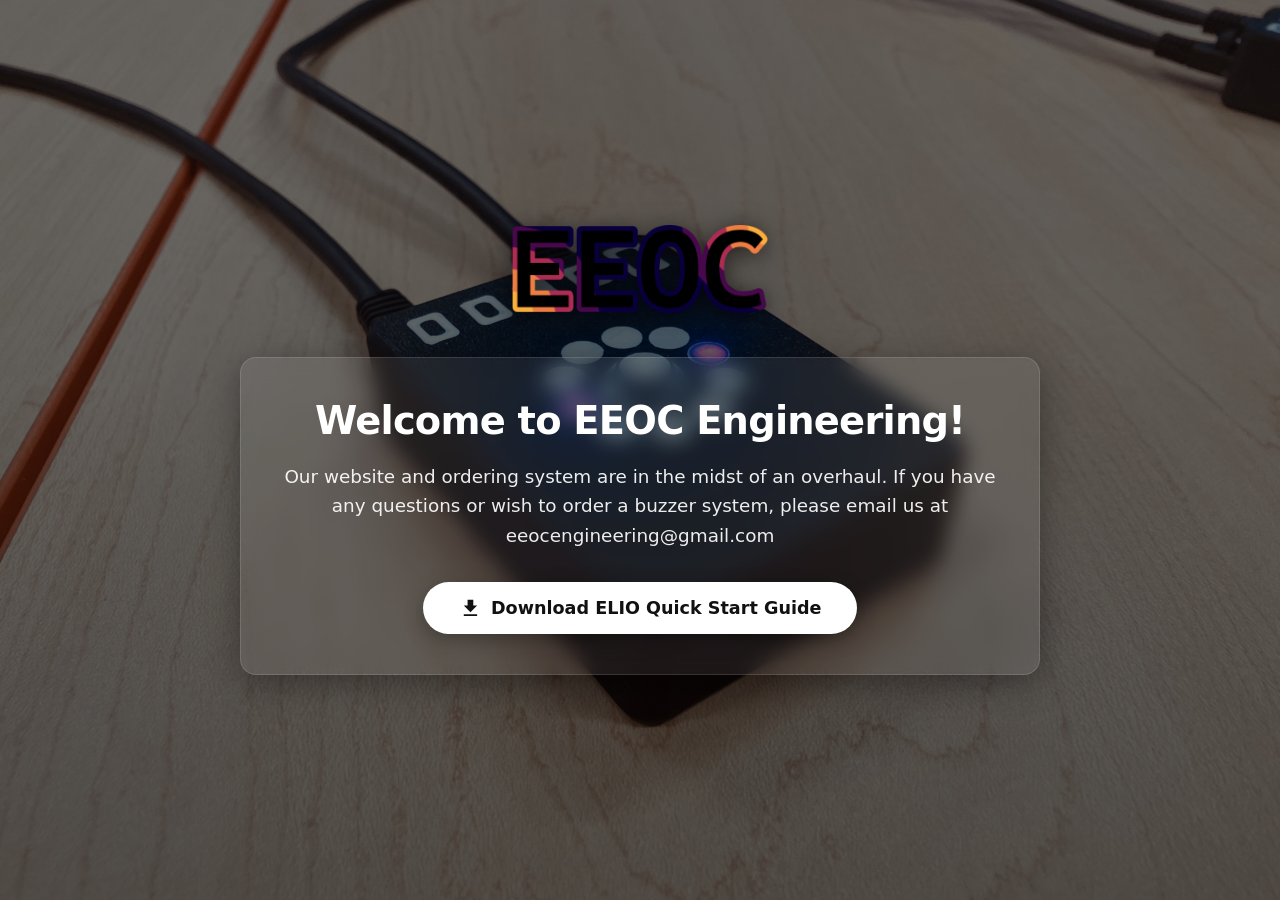
==== index.html @ 50818727 "Update index.html" ====
<!DOCTYPE html>
<html lang="en">
<head>
  <meta charset="UTF-8" />
  <meta name="viewport" content="width=device-width, initial-scale=1.0"/>
  <title>eeocEngineering</title>
  <style>
    * {
      margin: 0;
      padding: 0;
      box-sizing: border-box;
    }

    body {
      font-family: system-ui, -apple-system, sans-serif;
      min-height: 100vh;
      color: white;
      background: #111;
      /* Background image - replace this URL with your own */
      background-image:
        linear-gradient(rgba(0,0,0,0.55), rgba(0,0,0,0.65)),
        url('background.png');
      background-size: cover;
      background-position: center;
      background-attachment: fixed;
      display: flex;
      flex-direction: column;
      align-items: center;
      justify-content: center;
      text-align: center;
      padding: 2rem;
    }

    .logo-container {
      margin-bottom: 2.5rem;
    }

    .logo {
      max-width: 280px;
      height: auto;
      filter: drop-shadow(0 4px 12px rgba(0,0,0,0.6));
    }

    .content-box {
      background: rgba(255, 255, 255, 0.08);
      backdrop-filter: blur(10px);
      border: 1px solid rgba(255,255,255,0.12);
      border-radius: 16px;
      padding: 2.5rem 2rem;
      max-width: 800px;
      width: 100%;
      box-shadow: 0 8px 32px rgba(0,0,0,0.35);
    }

    h1 {
      font-size: 2.4rem;
      margin-bottom: 1.2rem;
      font-weight: 600;
      letter-spacing: -0.02em;
    }

    p {
      font-size: 1.15rem;
      line-height: 1.6;
      opacity: 0.92;
      margin-bottom: 2rem;
    }

    .download-btn {
      display: inline-flex;
      align-items: center;
      gap: 0.6rem;
      background: #ffffff;
      color: #111;
      padding: 0.9rem 2.2rem;
      border-radius: 50px;
      font-size: 1.1rem;
      font-weight: 600;
      text-decoration: none;
      transition: all 0.25s ease;
      box-shadow: 0 6px 20px rgba(0,0,0,0.3);
      border: none;
      cursor: pointer;
    }

    .download-btn:hover {
      transform: translateY(-3px);
      box-shadow: 0 12px 30px rgba(0,0,0,0.4);
      background: #f0f0f0;
    }

    .download-btn:active {
      transform: translateY(-1px);
    }

    .icon {
      width: 1.3em;
      height: 1.3em;
    }

    @media (max-width: 480px) {
      h1 { font-size: 2rem; }
      .content-box { padding: 2rem 1.4rem; }
      .logo { max-width: 220px; }
    }
  </style>
</head>
<body>

  <div class="logo-container">
    <!-- Replace with your actual logo -->
    <img src="logo.png" alt="Logo" class="logo">
  </div>

  <div class="content-box">
    <h1>Welcome to EEOC Engineering!</h1>
    <p>
      Our website and ordering system are in the midst of an overhaul. If you have any questions or wish to order a buzzer system, please email us at<br>
      eeocengineering@gmail.com
    </p>

    <!-- Change the href to your actual PDF file path -->
    <a href="elio_manual.pdf" download class="download-btn">
      <svg class="icon" viewBox="0 0 24 24" fill="currentColor">
        <path d="M19 9h-4V3H9v6H5l7 7 7-7zM5 18v2h14v-2H5z"/>
      </svg>
      Download ELIO Quick Start Guide
    </a>
  </div>

</body>
</html>
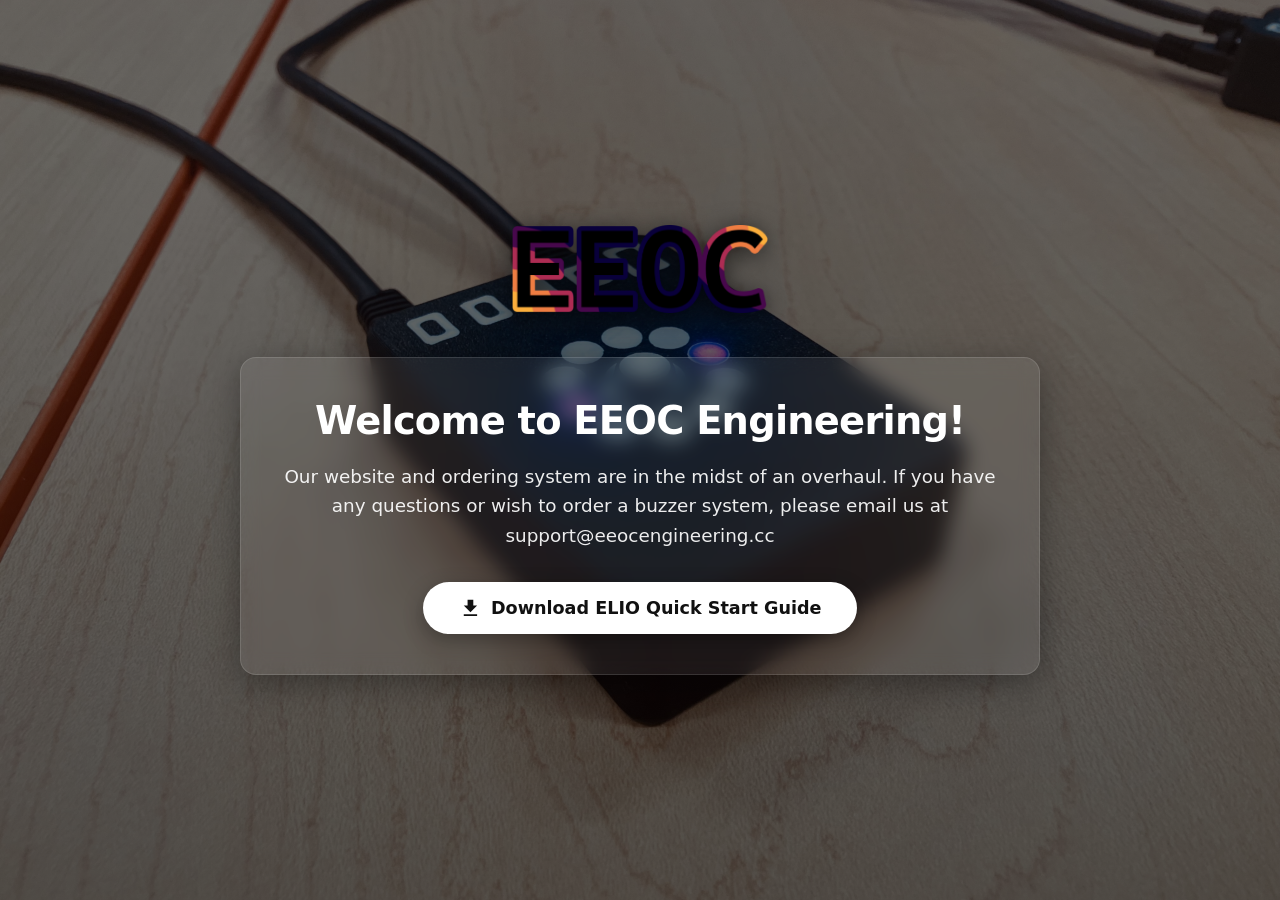
==== commit 795eb72a: "Update index.html" ====
--- a/index.html
+++ b/index.html
@@ -116,7 +116,7 @@
     <h1>Welcome to EEOC Engineering!</h1>
     <p>
       Our website and ordering system are in the midst of an overhaul. If you have any questions or wish to order a buzzer system, please email us at<br>
-      eeocengineering@gmail.com
+      support@eeocengineering.cc
     </p>
 
     <!-- Change the href to your actual PDF file path -->
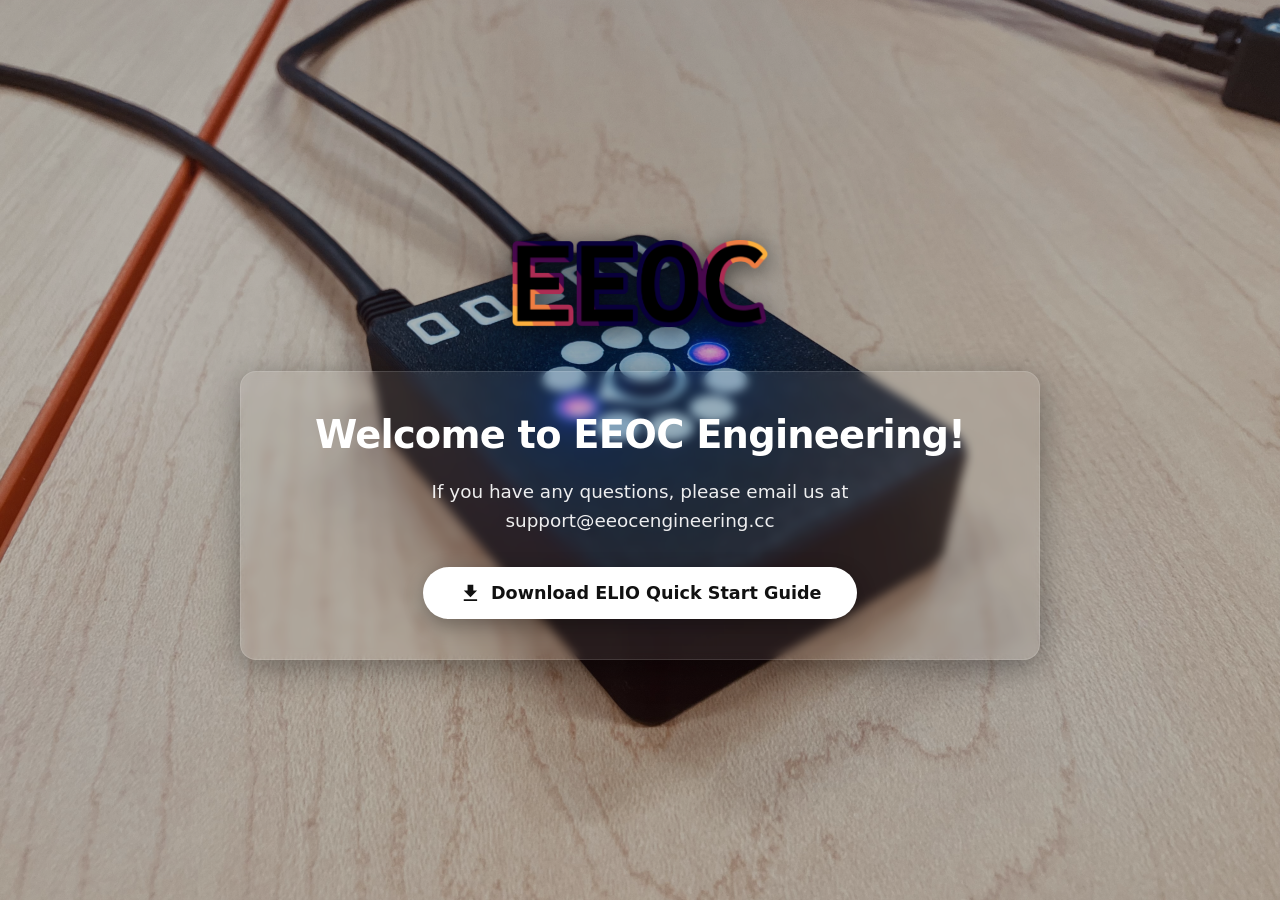
==== commit 73473a0b: "Update index.html" ====
--- a/index.html
+++ b/index.html
@@ -10,15 +10,13 @@
       padding: 0;
       box-sizing: border-box;
     }
-
     body {
       font-family: system-ui, -apple-system, sans-serif;
       min-height: 100vh;
       color: white;
       background: #111;
-      /* Background image - replace this URL with your own */
       background-image:
-        linear-gradient(rgba(0,0,0,0.55), rgba(0,0,0,0.65)),
+        linear-gradient(rgba(0,0,0,0.25), rgba(0,0,0,0.25)),
         url('background.png');
       background-size: cover;
       background-position: center;
@@ -30,20 +28,17 @@
       text-align: center;
       padding: 2rem;
     }
-
     .logo-container {
       margin-bottom: 2.5rem;
     }
-
     .logo {
       max-width: 280px;
       height: auto;
       filter: drop-shadow(0 4px 12px rgba(0,0,0,0.6));
     }
-
     .content-box {
       background: rgba(255, 255, 255, 0.08);
-      backdrop-filter: blur(10px);
+      backdrop-filter: blur(5px);
       border: 1px solid rgba(255,255,255,0.12);
       border-radius: 16px;
       padding: 2.5rem 2rem;
@@ -51,21 +46,18 @@
       width: 100%;
       box-shadow: 0 8px 32px rgba(0,0,0,0.35);
     }
-
     h1 {
       font-size: 2.4rem;
       margin-bottom: 1.2rem;
       font-weight: 600;
       letter-spacing: -0.02em;
     }
-
     p {
       font-size: 1.15rem;
       line-height: 1.6;
       opacity: 0.92;
       margin-bottom: 2rem;
     }
-
     .download-btn {
       display: inline-flex;
       align-items: center;
@@ -82,20 +74,23 @@
       border: none;
       cursor: pointer;
     }
-
     .download-btn:hover {
       transform: translateY(-3px);
       box-shadow: 0 12px 30px rgba(0,0,0,0.4);
       background: #f0f0f0;
     }
-
     .download-btn:active {
       transform: translateY(-1px);
     }
-
     .icon {
       width: 1.3em;
       height: 1.3em;
+    }
+
+    /* Optional: Styling for the Stripe button container */
+    stripe-buy-button {
+      display: block;
+      margin-bottom: 1.5rem;
     }
 
     @media (max-width: 480px) {
@@ -106,20 +101,26 @@
   </style>
 </head>
 <body>
-
   <div class="logo-container">
-    <!-- Replace with your actual logo -->
     <img src="logo.png" alt="Logo" class="logo">
   </div>
-
   <div class="content-box">
     <h1>Welcome to EEOC Engineering!</h1>
     <p>
-      Our website and ordering system are in the midst of an overhaul. If you have any questions or wish to order a buzzer system, please email us at<br>
+      If you have any questions, please email us at<br>
       support@eeocengineering.cc
     </p>
 
-    <!-- Change the href to your actual PDF file path -->
+    <!-- Stripe Buy Button -->
+    <script async
+      src="https://js.stripe.com/v3/buy-button.js">
+    </script>
+    <stripe-buy-button
+      buy-button-id="buy_btn_1THrRGQrCpTe1hMl8xedfKWc"
+      publishable-key="pk_live_51S7MoHQrCpTe1hMlSfYVfHi4lpp0FMoQn10oTdFCfodIE2UJvy7fKd9S3dhqAWxx2lJjg2XrlUCUjM6zAHv7qd5300OhPsMrdz"
+    >
+    </stripe-buy-button>
+
     <a href="elio_manual.pdf" download class="download-btn">
       <svg class="icon" viewBox="0 0 24 24" fill="currentColor">
         <path d="M19 9h-4V3H9v6H5l7 7 7-7zM5 18v2h14v-2H5z"/>
@@ -127,6 +128,5 @@
       Download ELIO Quick Start Guide
     </a>
   </div>
-
 </body>
 </html>
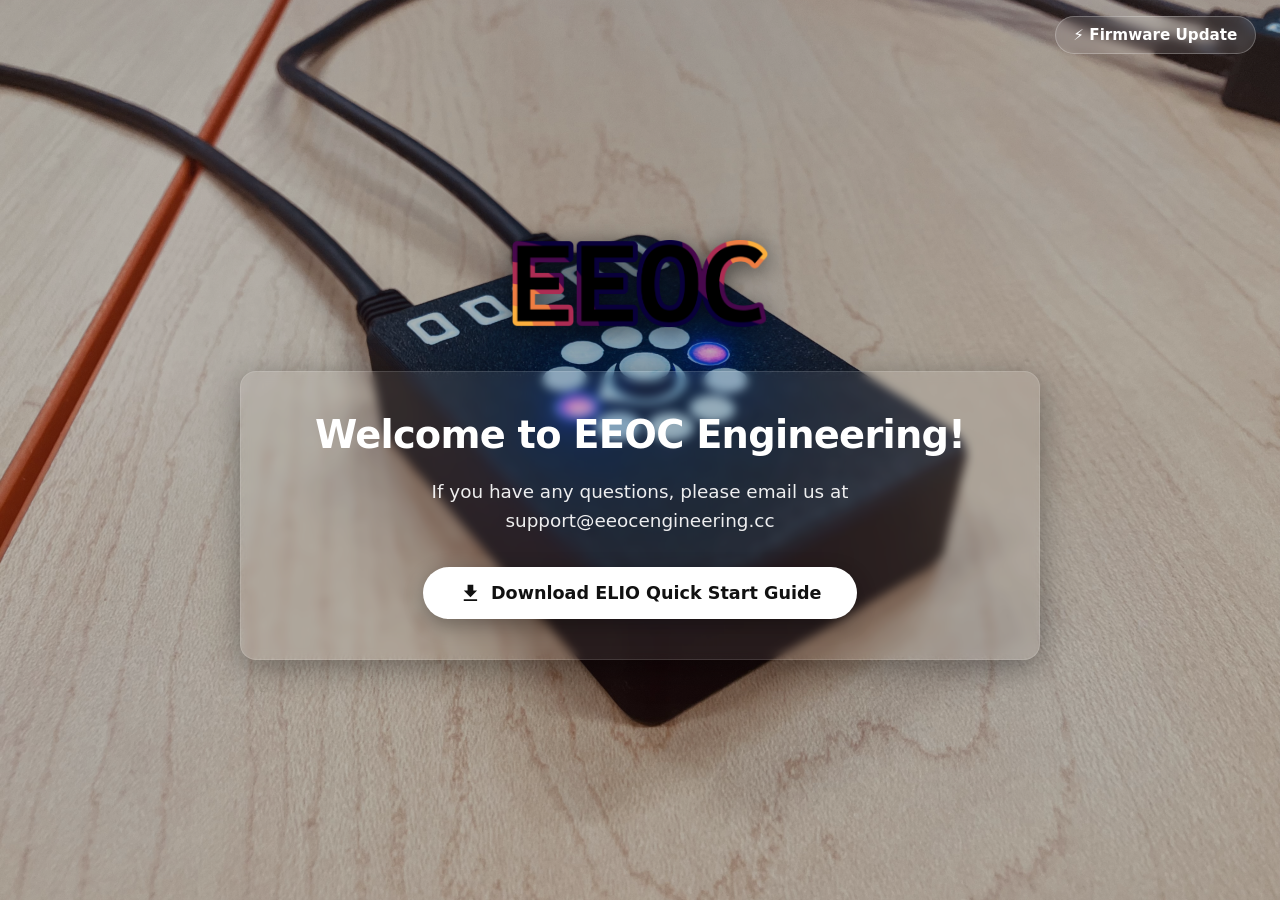
==== commit f0ef9fb3: "Update index.html with firmware upload" ====
--- a/index.html
+++ b/index.html
@@ -1,132 +1,166 @@
 <!DOCTYPE html>
 <html lang="en">
 <head>
-  <meta charset="UTF-8" />
-  <meta name="viewport" content="width=device-width, initial-scale=1.0"/>
-  <title>eeocEngineering</title>
-  <style>
-    * {
-      margin: 0;
-      padding: 0;
-      box-sizing: border-box;
-    }
-    body {
-      font-family: system-ui, -apple-system, sans-serif;
-      min-height: 100vh;
-      color: white;
-      background: #111;
-      background-image:
-        linear-gradient(rgba(0,0,0,0.25), rgba(0,0,0,0.25)),
-        url('background.png');
-      background-size: cover;
-      background-position: center;
-      background-attachment: fixed;
-      display: flex;
-      flex-direction: column;
-      align-items: center;
-      justify-content: center;
-      text-align: center;
-      padding: 2rem;
-    }
-    .logo-container {
-      margin-bottom: 2.5rem;
-    }
-    .logo {
-      max-width: 280px;
-      height: auto;
-      filter: drop-shadow(0 4px 12px rgba(0,0,0,0.6));
-    }
-    .content-box {
-      background: rgba(255, 255, 255, 0.08);
-      backdrop-filter: blur(5px);
-      border: 1px solid rgba(255,255,255,0.12);
-      border-radius: 16px;
-      padding: 2.5rem 2rem;
-      max-width: 800px;
-      width: 100%;
-      box-shadow: 0 8px 32px rgba(0,0,0,0.35);
-    }
-    h1 {
-      font-size: 2.4rem;
-      margin-bottom: 1.2rem;
-      font-weight: 600;
-      letter-spacing: -0.02em;
-    }
-    p {
-      font-size: 1.15rem;
-      line-height: 1.6;
-      opacity: 0.92;
-      margin-bottom: 2rem;
-    }
-    .download-btn {
-      display: inline-flex;
-      align-items: center;
-      gap: 0.6rem;
-      background: #ffffff;
-      color: #111;
-      padding: 0.9rem 2.2rem;
-      border-radius: 50px;
-      font-size: 1.1rem;
-      font-weight: 600;
-      text-decoration: none;
-      transition: all 0.25s ease;
-      box-shadow: 0 6px 20px rgba(0,0,0,0.3);
-      border: none;
-      cursor: pointer;
-    }
-    .download-btn:hover {
-      transform: translateY(-3px);
-      box-shadow: 0 12px 30px rgba(0,0,0,0.4);
-      background: #f0f0f0;
-    }
-    .download-btn:active {
-      transform: translateY(-1px);
-    }
-    .icon {
-      width: 1.3em;
-      height: 1.3em;
-    }
-
-    /* Optional: Styling for the Stripe button container */
-    stripe-buy-button {
-      display: block;
-      margin-bottom: 1.5rem;
-    }
-
-    @media (max-width: 480px) {
-      h1 { font-size: 2rem; }
-      .content-box { padding: 2rem 1.4rem; }
-      .logo { max-width: 220px; }
-    }
-  </style>
+<meta charset="UTF-8" />
+<meta name="viewport" content="width=device-width, initial-scale=1.0"/>
+<title>eeocEngineering</title>
+<style>
+* {
+margin: 0;
+padding: 0;
+box-sizing: border-box;
+}
+body {
+font-family: system-ui, -apple-system, sans-serif;
+min-height: 100vh;
+color: white;
+background: #111;
+background-image:
+linear-gradient(rgba(0,0,0,0.25), rgba(0,0,0,0.25)),
+url('background.png');
+background-size: cover;
+background-position: center;
+background-attachment: fixed;
+display: flex;
+flex-direction: column;
+align-items: center;
+justify-content: center;
+text-align: center;
+padding: 2rem;
+}
+/* Top bar */
+.topbar {
+  position: fixed;
+  top: 0; left: 0; right: 0;
+  display: flex;
+  justify-content: flex-end;
+  align-items: center;
+  padding: 1rem 1.5rem;
+  z-index: 100;
+}
+.topbar a.topbar-btn {
+  display: inline-flex;
+  align-items: center;
+  gap: 0.5rem;
+  background: rgba(255,255,255,0.12);
+  backdrop-filter: blur(6px);
+  border: 1px solid rgba(255,255,255,0.25);
+  color: #fff;
+  padding: 0.55rem 1.1rem;
+  border-radius: 50px;
+  font-size: 0.95rem;
+  font-weight: 600;
+  text-decoration: none;
+  transition: all .2s ease;
+}
+.topbar a.topbar-btn:hover {
+  background: rgba(255,255,255,0.22);
+  transform: translateY(-2px);
+}
+.logo-container {
+margin-bottom: 2.5rem;
+}
+.logo {
+max-width: 280px;
+height: auto;
+filter: drop-shadow(0 4px 12px rgba(0,0,0,0.6));
+}
+.content-box {
+background: rgba(255, 255, 255, 0.08);
+backdrop-filter: blur(5px);
+border: 1px solid rgba(255,255,255,0.12);
+border-radius: 16px;
+padding: 2.5rem 2rem;
+max-width: 800px;
+width: 100%;
+box-shadow: 0 8px 32px rgba(0,0,0,0.35);
+}
+h1 {
+font-size: 2.4rem;
+margin-bottom: 1.2rem;
+font-weight: 600;
+letter-spacing: -0.02em;
+}
+p {
+font-size: 1.15rem;
+line-height: 1.6;
+opacity: 0.92;
+margin-bottom: 2rem;
+}
+.download-btn {
+display: inline-flex;
+align-items: center;
+gap: 0.6rem;
+background: #ffffff;
+color: #111;
+padding: 0.9rem 2.2rem;
+border-radius: 50px;
+font-size: 1.1rem;
+font-weight: 600;
+text-decoration: none;
+transition: all 0.25s ease;
+box-shadow: 0 6px 20px rgba(0,0,0,0.3);
+border: none;
+cursor: pointer;
+}
+.download-btn:hover {
+transform: translateY(-3px);
+box-shadow: 0 12px 30px rgba(0,0,0,0.4);
+background: #f0f0f0;
+}
+.download-btn:active {
+transform: translateY(-1px);
+}
+.icon {
+width: 1.3em;
+height: 1.3em;
+}
+/* Optional: Styling for the Stripe button container */
+stripe-buy-button {
+display: block;
+margin-bottom: 1.5rem;
+}
+@media (max-width: 480px) {
+h1 { font-size: 2rem; }
+.content-box { padding: 2rem 1.4rem; }
+.logo { max-width: 220px; }
+}
+</style>
 </head>
 <body>
-  <div class="logo-container">
-    <img src="logo.png" alt="Logo" class="logo">
-  </div>
-  <div class="content-box">
-    <h1>Welcome to EEOC Engineering!</h1>
-    <p>
-      If you have any questions, please email us at<br>
-      support@eeocengineering.cc
-    </p>
 
-    <!-- Stripe Buy Button -->
-    <script async
-      src="https://js.stripe.com/v3/buy-button.js">
-    </script>
-    <stripe-buy-button
-      buy-button-id="buy_btn_1THrRGQrCpTe1hMl8xedfKWc"
-      publishable-key="pk_live_51S7MoHQrCpTe1hMlSfYVfHi4lpp0FMoQn10oTdFCfodIE2UJvy7fKd9S3dhqAWxx2lJjg2XrlUCUjM6zAHv7qd5300OhPsMrdz"
-    >
-    </stripe-buy-button>
+<div class="topbar">
+  <a href="firmware.html" class="topbar-btn">&#9889; Firmware Update</a>
+</div>
 
-    <a href="elio_manual.pdf" download class="download-btn">
-      <svg class="icon" viewBox="0 0 24 24" fill="currentColor">
-        <path d="M19 9h-4V3H9v6H5l7 7 7-7zM5 18v2h14v-2H5z"/>
-      </svg>
-      Download ELIO Quick Start Guide
-    </a>
-  </div>
+<div class="logo-container">
+<img src="logo.png" alt="Logo" class="logo">
+</div>
+
+<div class="content-box">
+<h1>Welcome to EEOC Engineering!</h1>
+<p>
+If you have any questions, please email us at<br>
+support@eeocengineering.cc
+</p>
+
+<!-- Stripe Buy Button -->
+<script async
+src="https://js.stripe.com/v3/buy-button.js">
+</script>
+
+<stripe-buy-button
+buy-button-id="buy_btn_1THrRGQrCpTe1hMl8xedfKWc"
+publishable-key="pk_live_51S7MoHQrCpTe1hMlSfYVfHi4lpp0FMoQn10oTdFCfodIE2UJvy7fKd9S3dhqAWxx2lJjg2XrlUCUjM6zAHv7qd5300OhPsMrdz"
+>
+</stripe-buy-button>
+
+<a href="elio_manual.pdf" download class="download-btn">
+<svg class="icon" viewBox="0 0 24 24" fill="currentColor">
+<path d="M19 9h-4V3H9v6H5l7 7 7-7zM5 18v2h14v-2H5z"/>
+</svg>
+Download ELIO Quick Start Guide
+</a>
+</div>
 </body>
 </html>
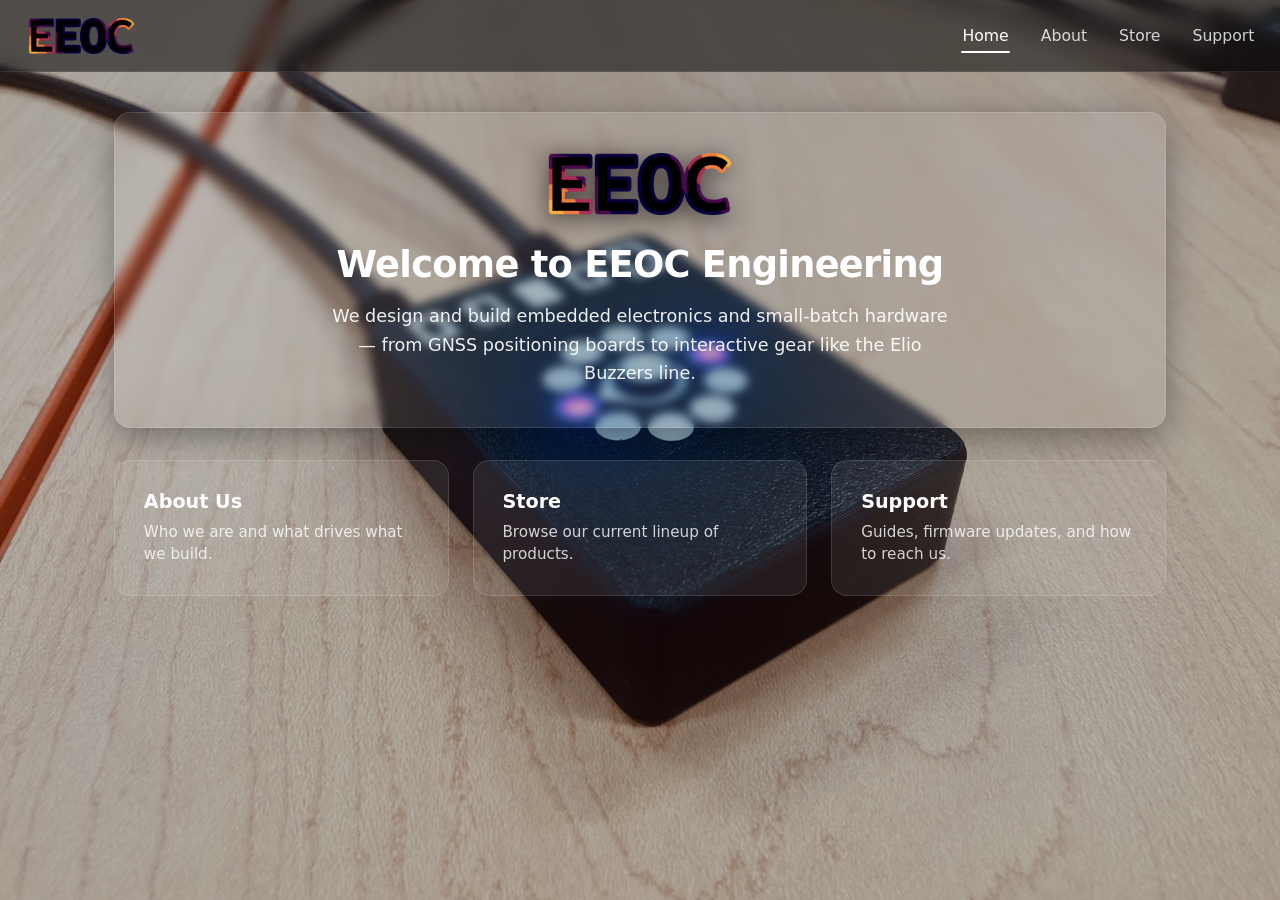
==== commit 03231009: "Update Website UI/UX" ====
--- a/index.html
+++ b/index.html
@@ -3,164 +3,43 @@
 <head>
 <meta charset="UTF-8" />
 <meta name="viewport" content="width=device-width, initial-scale=1.0"/>
-<title>eeocEngineering</title>
-<style>
-* {
-margin: 0;
-padding: 0;
-box-sizing: border-box;
-}
-body {
-font-family: system-ui, -apple-system, sans-serif;
-min-height: 100vh;
-color: white;
-background: #111;
-background-image:
-linear-gradient(rgba(0,0,0,0.25), rgba(0,0,0,0.25)),
-url('background.png');
-background-size: cover;
-background-position: center;
-background-attachment: fixed;
-display: flex;
-flex-direction: column;
-align-items: center;
-justify-content: center;
-text-align: center;
-padding: 2rem;
-}
-/* Top bar */
-.topbar {
-  position: fixed;
-  top: 0; left: 0; right: 0;
-  display: flex;
-  justify-content: flex-end;
-  align-items: center;
-  padding: 1rem 1.5rem;
-  z-index: 100;
-}
-.topbar a.topbar-btn {
-  display: inline-flex;
-  align-items: center;
-  gap: 0.5rem;
-  background: rgba(255,255,255,0.12);
-  backdrop-filter: blur(6px);
-  border: 1px solid rgba(255,255,255,0.25);
-  color: #fff;
-  padding: 0.55rem 1.1rem;
-  border-radius: 50px;
-  font-size: 0.95rem;
-  font-weight: 600;
-  text-decoration: none;
-  transition: all .2s ease;
-}
-.topbar a.topbar-btn:hover {
-  background: rgba(255,255,255,0.22);
-  transform: translateY(-2px);
-}
-.logo-container {
-margin-bottom: 2.5rem;
-}
-.logo {
-max-width: 280px;
-height: auto;
-filter: drop-shadow(0 4px 12px rgba(0,0,0,0.6));
-}
-.content-box {
-background: rgba(255, 255, 255, 0.08);
-backdrop-filter: blur(5px);
-border: 1px solid rgba(255,255,255,0.12);
-border-radius: 16px;
-padding: 2.5rem 2rem;
-max-width: 800px;
-width: 100%;
-box-shadow: 0 8px 32px rgba(0,0,0,0.35);
-}
-h1 {
-font-size: 2.4rem;
-margin-bottom: 1.2rem;
-font-weight: 600;
-letter-spacing: -0.02em;
-}
-p {
-font-size: 1.15rem;
-line-height: 1.6;
-opacity: 0.92;
-margin-bottom: 2rem;
-}
-.download-btn {
-display: inline-flex;
-align-items: center;
-gap: 0.6rem;
-background: #ffffff;
-color: #111;
-padding: 0.9rem 2.2rem;
-border-radius: 50px;
-font-size: 1.1rem;
-font-weight: 600;
-text-decoration: none;
-transition: all 0.25s ease;
-box-shadow: 0 6px 20px rgba(0,0,0,0.3);
-border: none;
-cursor: pointer;
-}
-.download-btn:hover {
-transform: translateY(-3px);
-box-shadow: 0 12px 30px rgba(0,0,0,0.4);
-background: #f0f0f0;
-}
-.download-btn:active {
-transform: translateY(-1px);
-}
-.icon {
-width: 1.3em;
-height: 1.3em;
-}
-/* Optional: Styling for the Stripe button container */
-stripe-buy-button {
-display: block;
-margin-bottom: 1.5rem;
-}
-@media (max-width: 480px) {
-h1 { font-size: 2rem; }
-.content-box { padding: 2rem 1.4rem; }
-.logo { max-width: 220px; }
-}
-</style>
+<title>EEOC Engineering</title>
+<link rel="stylesheet" href="styles.css">
 </head>
 <body>
 
-<div class="topbar">
-  <a href="firmware.html" class="topbar-btn">&#9889; Firmware Update</a>
+<div id="topbar-placeholder"></div>
+
+<div class="page-wrap">
+
+  <div class="content-box hero section">
+    <img src="logo.png" alt="Logo" class="hero-logo">
+    <h1>Welcome to EEOC Engineering</h1>
+    <p>
+      We design and build embedded electronics and small-batch hardware —
+      from GNSS positioning boards to interactive gear like the Elio Buzzers line.
+      <!-- Edit this intro copy to taste -->
+    </p>
+  </div>
+
+  <div class="card-grid">
+    <a href="about.html" class="card">
+      <h3>About Us</h3>
+      <p>Who we are and what drives what we build.</p>
+    </a>
+    <a href="store.html" class="card">
+      <h3>Store</h3>
+      <p>Browse our current lineup of products.</p>
+    </a>
+    <a href="support.html" class="card">
+      <h3>Support</h3>
+      <p>Guides, firmware updates, and how to reach us.</p>
+    </a>
+  </div>
+
 </div>
 
-<div class="logo-container">
-<img src="logo.png" alt="Logo" class="logo">
-</div>
-
-<div class="content-box">
-<h1>Welcome to EEOC Engineering!</h1>
-<p>
-If you have any questions, please email us at<br>
-support@eeocengineering.cc
-</p>
-
-<!-- Stripe Buy Button -->
-<script async
-src="https://js.stripe.com/v3/buy-button.js">
-</script>
-
-<stripe-buy-button
-buy-button-id="buy_btn_1THrRGQrCpTe1hMl8xedfKWc"
-publishable-key="pk_live_51S7MoHQrCpTe1hMlSfYVfHi4lpp0FMoQn10oTdFCfodIE2UJvy7fKd9S3dhqAWxx2lJjg2XrlUCUjM6zAHv7qd5300OhPsMrdz"
->
-</stripe-buy-button>
-
-<a href="elio_manual.pdf" download class="download-btn">
-<svg class="icon" viewBox="0 0 24 24" fill="currentColor">
-<path d="M19 9h-4V3H9v6H5l7 7 7-7zM5 18v2h14v-2H5z"/>
-</svg>
-Download ELIO Quick Start Guide
-</a>
-</div>
+<script src="site.js"></script>
+<script>loadTopbar("index");</script>
 </body>
 </html>
--- a/styles.css
+++ b/styles.css
@@ -0,0 +1,320 @@
+:root {
+  --glass-bg: rgba(255,255,255,0.08);
+  --glass-border: rgba(255,255,255,0.12);
+  --radius: 16px;
+  --topbar-height: 72px;
+}
+
+* { margin: 0; padding: 0; box-sizing: border-box; }
+
+body {
+  font-family: system-ui, -apple-system, sans-serif;
+  min-height: 100vh;
+  color: white;
+  background: #111;
+  background-image:
+    linear-gradient(rgba(0,0,0,0.25), rgba(0,0,0,0.25)),
+    url('background.png');
+  background-size: cover;
+  background-position: center;
+  background-attachment: fixed;
+  padding-top: var(--topbar-height);
+}
+
+a { color: inherit; }
+
+/* ---------- Top bar ---------- */
+.topbar {
+  position: fixed;
+  top: 0; left: 0; right: 0;
+  height: var(--topbar-height);
+  display: flex;
+  align-items: center;
+  justify-content: space-between;
+  padding: 0 1.5rem;
+  background: rgba(10,10,10,0.55);
+  backdrop-filter: blur(10px);
+  border-bottom: 1px solid rgba(255,255,255,0.08);
+  z-index: 200;
+}
+.topbar-brand {
+  display: flex;
+  align-items: center;
+  gap: 0.7rem;
+  text-decoration: none;
+  color: #fff;
+  flex-shrink: 0;
+}
+.topbar-logo { height: 36px; width: auto; }
+.topbar-title { font-weight: 700; font-size: 1.05rem; letter-spacing: -0.01em; white-space: nowrap; }
+
+.topbar-nav { display: flex; gap: 1.8rem; }
+.topbar-nav a {
+  color: rgba(255,255,255,0.8);
+  text-decoration: none;
+  font-size: 0.98rem;
+  font-weight: 500;
+  position: relative;
+  padding: 0.4rem 0.1rem;
+  transition: color .2s ease;
+}
+.topbar-nav a:hover, .topbar-nav a.active { color: #fff; }
+.topbar-nav a.active::after {
+  content: '';
+  position: absolute; left: 0; right: 0; bottom: -2px;
+  height: 2px; background: #fff; border-radius: 2px;
+}
+
+.topbar-toggle {
+  display: none;
+  flex-direction: column;
+  justify-content: center;
+  gap: 5px;
+  width: 34px; height: 34px;
+  background: transparent; border: none; cursor: pointer;
+  flex-shrink: 0;
+}
+.topbar-toggle span {
+  display: block; height: 2px; background: #fff; border-radius: 2px;
+  transition: transform .25s ease, opacity .25s ease;
+}
+.topbar-toggle.open span:nth-child(1) { transform: translateY(7px) rotate(45deg); }
+.topbar-toggle.open span:nth-child(2) { opacity: 0; }
+.topbar-toggle.open span:nth-child(3) { transform: translateY(-7px) rotate(-45deg); }
+
+@media (max-width: 720px) {
+  .topbar-nav {
+    position: absolute;
+    top: 100%; left: 0; right: 0;
+    flex-direction: column;
+    background: rgba(10,10,10,0.92);
+    backdrop-filter: blur(10px);
+    padding: 0.5rem 1.5rem 1rem;
+    gap: 0.2rem;
+    max-height: 0;
+    overflow: hidden;
+    transition: max-height .3s ease;
+    border-bottom: 1px solid rgba(255,255,255,0.08);
+  }
+  .topbar-nav.open { max-height: 280px; }
+  .topbar-nav a { padding: 0.8rem 0; border-bottom: 1px solid rgba(255,255,255,0.06); }
+  .topbar-toggle { display: flex; }
+  .topbar-title { display: none; }
+}
+
+/* ---------- Layout ---------- */
+.page-wrap {
+  max-width: 1100px;
+  margin: 0 auto;
+  padding: 2.5rem 1.5rem 4rem;
+}
+
+.content-box {
+  background: var(--glass-bg);
+  backdrop-filter: blur(5px);
+  border: 1px solid var(--glass-border);
+  border-radius: var(--radius);
+  padding: 2.5rem 2rem;
+  box-shadow: 0 8px 32px rgba(0,0,0,0.35);
+}
+
+.hero { text-align: center; }
+.hero .hero-logo { max-width: 200px; margin-bottom: 1.5rem; filter: drop-shadow(0 4px 12px rgba(0,0,0,0.6)); }
+.hero h1 { font-size: 2.3rem; margin-bottom: 1rem; font-weight: 600; letter-spacing: -0.02em; }
+.hero p { font-size: 1.1rem; line-height: 1.6; opacity: 0.92; max-width: 620px; margin: 0 auto; }
+
+.section-title { font-size: 1.5rem; margin-bottom: 1rem; font-weight: 600; }
+.section { margin-bottom: 2rem; }
+
+/* ---------- Buttons ---------- */
+.btn {
+  display: inline-flex; align-items: center; gap: 0.6rem;
+  background: #ffffff; color: #111;
+  padding: 0.85rem 2rem;
+  border-radius: 50px;
+  font-weight: 600; font-size: 1rem;
+  text-decoration: none; border: none; cursor: pointer;
+  transition: all .25s ease;
+  box-shadow: 0 6px 20px rgba(0,0,0,0.3);
+}
+.btn:hover:not(:disabled) { transform: translateY(-3px); box-shadow: 0 12px 30px rgba(0,0,0,0.4); background: #f0f0f0; }
+.btn:disabled { opacity: 0.4; cursor: not-allowed; }
+.btn.secondary { background: rgba(255,255,255,0.1); color: #fff; border: 1px solid rgba(255,255,255,0.2); box-shadow: none; }
+.btn.block { width: 100%; justify-content: center; }
+
+/* ---------- Cards ---------- */
+.card-grid {
+  display: grid;
+  grid-template-columns: repeat(auto-fit, minmax(230px, 1fr));
+  gap: 1.5rem;
+}
+.card {
+  background: var(--glass-bg);
+  border: 1px solid var(--glass-border);
+  border-radius: var(--radius);
+  padding: 1.8rem;
+  text-decoration: none;
+  color: #fff;
+  transition: all .25s ease;
+  display: flex; flex-direction: column; gap: 0.5rem;
+}
+.card:hover { transform: translateY(-4px); box-shadow: 0 14px 34px rgba(0,0,0,0.35); background: rgba(255,255,255,0.12); }
+.card .card-icon { font-size: 1.8rem; }
+.card h3 { font-size: 1.2rem; }
+.card p { opacity: 0.8; font-size: 0.95rem; line-height: 1.5; }
+
+/* ---------- About / profile circles ---------- */
+.profile-row {
+  display: flex; justify-content: center; gap: 2rem;
+  margin-bottom: 2rem; flex-wrap: wrap;
+}
+.profile-circle {
+  width: 140px; height: 140px; border-radius: 50%;
+  object-fit: cover;
+  border: 3px solid rgba(255,255,255,0.25);
+  box-shadow: 0 8px 24px rgba(0,0,0,0.4);
+}
+
+/* ---------- Markdown content ---------- */
+.md-content h1, .md-content h2, .md-content h3 { margin: 1.6rem 0 0.8rem; }
+.md-content h1:first-child, .md-content h2:first-child, .md-content h3:first-child { margin-top: 0; }
+.md-content p { margin-bottom: 1rem; line-height: 1.7; opacity: 0.92; }
+.md-content img { max-width: 100%; border-radius: 12px; margin: 1rem 0; }
+.md-content a { text-decoration: underline; }
+.md-content ul, .md-content ol { margin: 0 0 1rem 1.4rem; line-height: 1.7; opacity: 0.92; }
+
+/* ---------- Store ---------- */
+.product-grid {
+  display: grid;
+  /* Cards are 220px wide; as many fit across as the viewport allows.
+     Falls to 1 column when the window is narrow (mobile). */
+  grid-template-columns: repeat(auto-fill, minmax(350px, 350px));
+  gap: 1.5rem;
+  justify-content: start;
+}
+@media (max-width: 520px) {
+  .product-grid { grid-template-columns: 1fr; }
+}
+.product-card {
+  width: 100%;
+  max-width: 350px;
+  background: var(--glass-bg);
+  border: 1px solid var(--glass-border);
+  border-radius: var(--radius);
+  overflow: hidden;
+  text-decoration: none;
+  color: #fff;
+  transition: all .25s ease;
+  display: flex;
+  flex-direction: column;
+}
+@media (max-width: 520px) {
+  .product-card { max-width: 100%; }
+}
+.product-card:hover {
+  transform: translateY(-4px);
+  box-shadow: 0 14px 34px rgba(0,0,0,0.35);
+  background: rgba(255,255,255,0.12);
+}
+.product-thumb {
+  width: 100%;
+  height: 280px;
+  object-fit: cover;
+  display: block;
+  background: rgba(255,255,255,0.05);
+}
+.product-info {
+  padding: 0.9rem 1rem 1rem;
+  display: flex; flex-direction: column; gap: 0.25rem;
+}
+.product-info h3 { font-size: 1rem; line-height: 1.3; }
+.product-price { font-weight: 700; opacity: 0.9; font-size: 0.95rem; }
+
+/* ---------- Product page ---------- */
+.product-top {
+  display: grid; grid-template-columns: 1fr 1fr;
+  gap: 2rem; align-items: center; margin-bottom: 2rem;
+}
+@media (max-width: 760px) { .product-top { grid-template-columns: 1fr; } }
+
+.buy-box { display: flex; flex-direction: column; gap: 1rem; }
+
+.carousel {
+  position: relative; border-radius: var(--radius); overflow: hidden;
+  background: rgba(255,255,255,0.05); border: 1px solid var(--glass-border);
+}
+.carousel-track { display: flex; transition: transform .35s ease; }
+.carousel-track img { width: 100%; flex-shrink: 0; aspect-ratio: 1 / 1; object-fit: cover; }
+.carousel-btn {
+  position: absolute; top: 50%; transform: translateY(-50%);
+  background: rgba(0,0,0,0.5); color: #fff; border: none;
+  width: 38px; height: 38px; border-radius: 50%; cursor: pointer;
+  font-size: 1.2rem; display: flex; align-items: center; justify-content: center;
+}
+.carousel-btn.prev { left: 10px; }
+.carousel-btn.next { right: 10px; }
+.carousel-dots { display: flex; justify-content: center; gap: 6px; padding: 0.8rem 0; }
+.carousel-dot { width: 8px; height: 8px; border-radius: 50%; background: rgba(255,255,255,0.35); cursor: pointer; }
+.carousel-dot.active { background: #fff; }
+
+/* ---------- Firmware tool (used on support.html) ---------- */
+.requirements {
+  font-size: 0.95rem; line-height: 1.55; opacity: 0.85;
+  padding: 0.9rem 1.1rem;
+  background: rgba(255,255,255,0.06);
+  border: 1px solid rgba(255,255,255,0.1);
+  border-radius: 10px; text-align: left; margin-bottom: 1.5rem;
+}
+.unsupported {
+  background: rgba(220, 70, 70, 0.18);
+  border: 1px solid rgba(255,120,120,0.4);
+  border-radius: 10px; padding: 1rem 1.2rem;
+  font-size: 0.95rem; line-height: 1.5; text-align: left;
+}
+.release-list { list-style: none; display: flex; flex-direction: column; gap: 0.75rem; }
+.release-btn {
+  width: 100%; display: flex; align-items: center; justify-content: space-between;
+  background: #ffffff; color: #111; padding: 1rem 1.4rem;
+  border-radius: 12px; font-size: 1.05rem; font-weight: 600;
+  border: none; cursor: pointer; transition: all 0.2s ease; text-align: left;
+}
+.release-btn:hover { transform: translateY(-2px); box-shadow: 0 10px 24px rgba(0,0,0,0.35); background: #f0f0f0; }
+.release-btn .arrow { opacity: 0.5; }
+
+.modal-overlay {
+  position: fixed; inset: 0;
+  background: rgba(0,0,0,0.6); backdrop-filter: blur(3px);
+  display: none; align-items: center; justify-content: center;
+  z-index: 300; padding: 1.5rem;
+}
+.modal-overlay.open { display: flex; }
+.modal-box {
+  background: #1b1b1b; border: 1px solid rgba(255,255,255,0.12);
+  border-radius: 16px; padding: 2rem; max-width: 440px; width: 100%;
+  box-shadow: 0 20px 60px rgba(0,0,0,0.5); text-align: left;
+}
+.modal-box h2 { font-size: 1.3rem; margin-bottom: 1rem; }
+.modal-box p { font-size: 1rem; line-height: 1.55; opacity: 0.9; margin-bottom: 1.5rem; }
+.modal-box.error p { color: #ff9b9b; }
+.modal-box.done p { color: #9bffab; }
+
+.modal-btn {
+  display: inline-flex; align-items: center; justify-content: center; gap: 0.5rem;
+  background: #ffffff; color: #111; padding: 0.75rem 1.6rem;
+  border-radius: 50px; font-size: 1rem; font-weight: 600;
+  border: none; cursor: pointer; width: 100%; transition: all 0.2s ease;
+}
+.modal-btn:hover:not(:disabled) { transform: translateY(-2px); box-shadow: 0 10px 24px rgba(0,0,0,0.35); }
+.modal-btn:disabled { opacity: 0.4; cursor: not-allowed; }
+.modal-btn.secondary { background: rgba(255,255,255,0.1); color: #fff; border: 1px solid rgba(255,255,255,0.2); margin-top: 0.6rem; }
+
+.device-status { font-size: 0.9rem; opacity: 0.75; margin-bottom: 1rem; min-height: 1.2em; }
+
+.progress-track { width: 100%; height: 10px; background: rgba(255,255,255,0.1); border-radius: 6px; overflow: hidden; margin-bottom: 0.9rem; }
+.progress-fill { height: 100%; width: 0%; background: #ffffff; transition: width 0.15s ease; }
+.progress-label { font-size: 0.85rem; opacity: 0.75; margin-bottom: 0.5rem; }
+
+@media (max-width: 480px) {
+  .hero h1 { font-size: 1.9rem; }
+  .content-box { padding: 2rem 1.4rem; }
+}
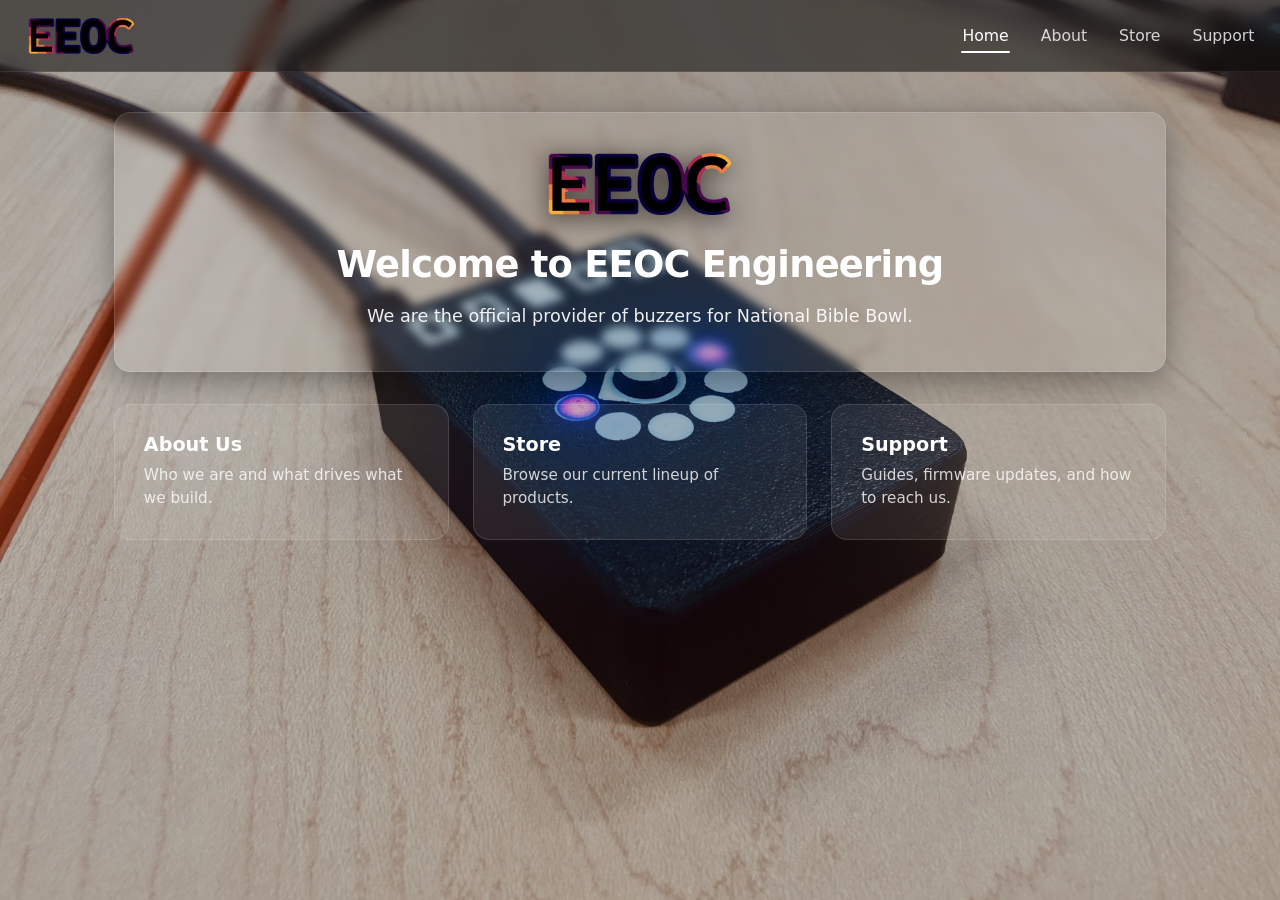
==== commit ef8d610d: "Update index.html" ====
--- a/index.html
+++ b/index.html
@@ -16,8 +16,7 @@
     <img src="logo.png" alt="Logo" class="hero-logo">
     <h1>Welcome to EEOC Engineering</h1>
     <p>
-      We design and build embedded electronics and small-batch hardware —
-      from GNSS positioning boards to interactive gear like the Elio Buzzers line.
+      We are the official provider of buzzers for National Bible Bowl.
       <!-- Edit this intro copy to taste -->
     </p>
   </div>
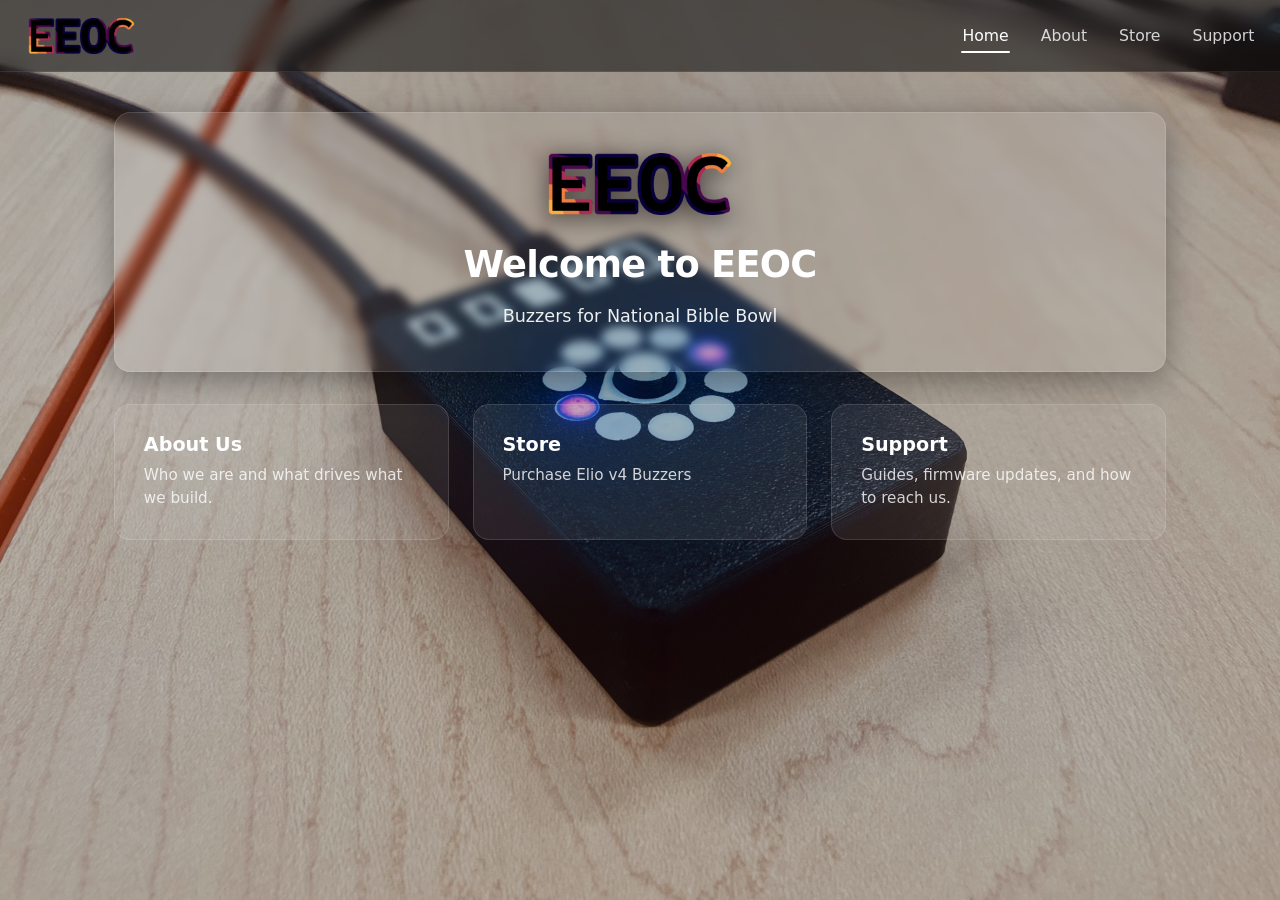
==== commit 975e1970: "Update about.md" ====
--- a/index.html
+++ b/index.html
@@ -14,9 +14,9 @@
 
   <div class="content-box hero section">
     <img src="logo.png" alt="Logo" class="hero-logo">
-    <h1>Welcome to EEOC Engineering</h1>
+    <h1>Welcome to EEOC</h1>
     <p>
-      We are the official provider of buzzers for National Bible Bowl.
+      Buzzers for National Bible Bowl
       <!-- Edit this intro copy to taste -->
     </p>
   </div>
@@ -28,7 +28,7 @@
     </a>
     <a href="store.html" class="card">
       <h3>Store</h3>
-      <p>Browse our current lineup of products.</p>
+      <p>Purchase Elio v4 Buzzers</p>
     </a>
     <a href="support.html" class="card">
       <h3>Support</h3>
